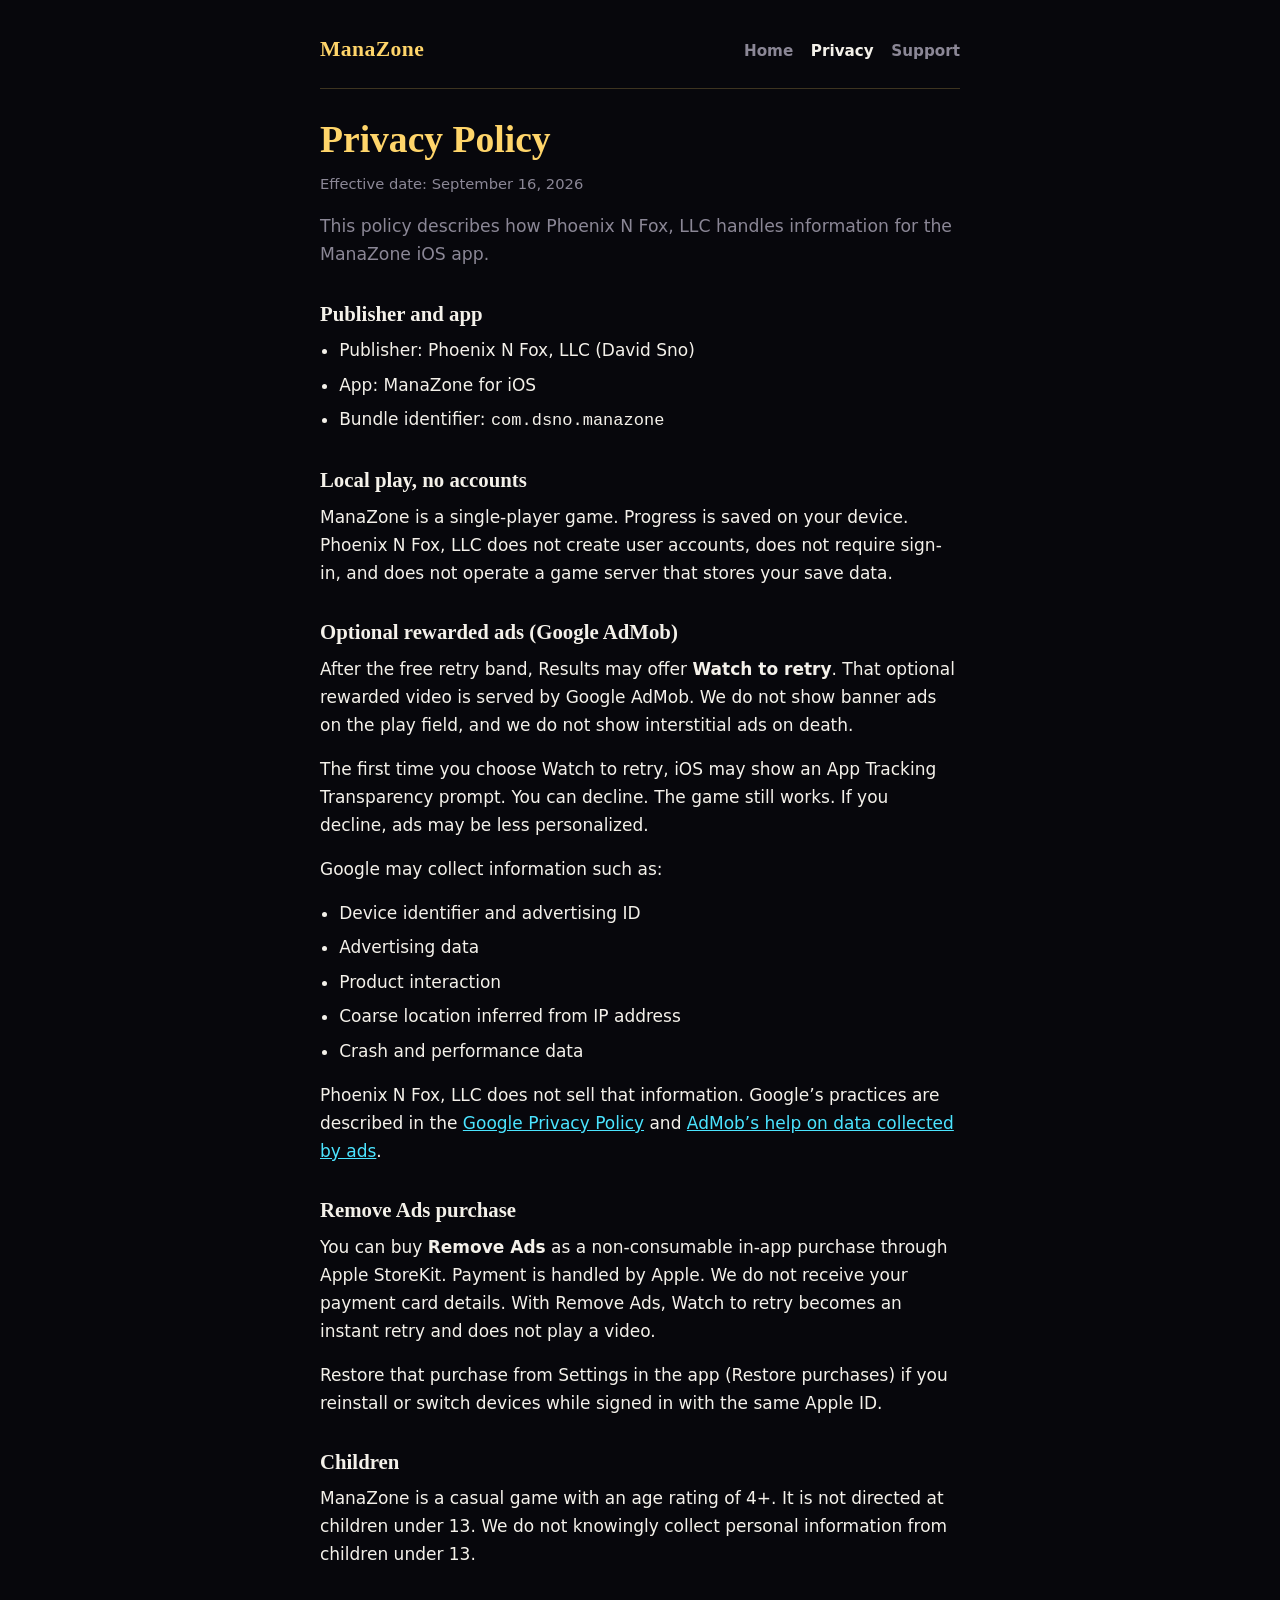
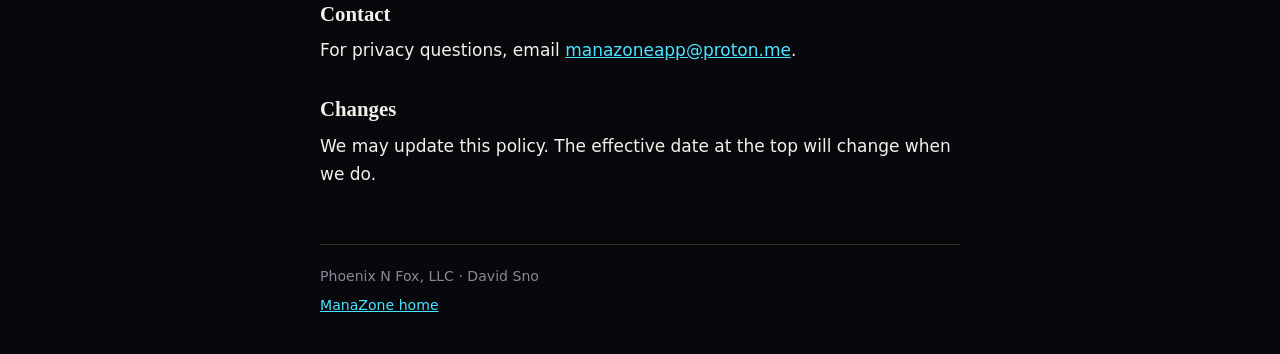
==== privacy/index.html @ ebac273f "Publish Privacy, Support, and marketing pages. Classic GitHub Pages from main/root. No Actions." ====
<!DOCTYPE html>
<html lang="en">
  <head>
    <meta charset="utf-8" />
    <meta name="viewport" content="width=device-width, initial-scale=1" />
    <meta name="theme-color" content="#07070C" />
    <meta
      name="description"
      content="Privacy Policy for ManaZone, an iOS game from Phoenix N Fox, LLC."
    />
    <title>Privacy Policy — ManaZone</title>
    <link rel="stylesheet" href="../styles.css" />
  </head>
  <body>
    <a class="skip" href="#content">Skip to content</a>
    <div class="wrap">
      <header>
        <a class="mark" href="../">ManaZone</a>
        <nav aria-label="Primary">
          <a href="../">Home</a>
          <a href="./" aria-current="page">Privacy</a>
          <a href="../support/">Support</a>
        </nav>
      </header>

      <main id="content">
        <h1>Privacy Policy</h1>
        <p class="meta">Effective date: September 16, 2026</p>
        <p class="lede">
          This policy describes how Phoenix N Fox, LLC handles information for
          the ManaZone iOS app.
        </p>

        <h2>Publisher and app</h2>
        <ul>
          <li>Publisher: Phoenix N Fox, LLC (David Sno)</li>
          <li>App: ManaZone for iOS</li>
          <li>Bundle identifier: <code>com.dsno.manazone</code></li>
        </ul>

        <h2>Local play, no accounts</h2>
        <p>
          ManaZone is a single-player game. Progress is saved on your device.
          Phoenix N Fox, LLC does not create user accounts, does not require
          sign-in, and does not operate a game server that stores your save
          data.
        </p>

        <h2>Optional rewarded ads (Google AdMob)</h2>
        <p>
          After the free retry band, Results may offer <strong>Watch to
          retry</strong>. That optional rewarded video is served by Google
          AdMob. We do not show banner ads on the play field, and we do not
          show interstitial ads on death.
        </p>
        <p>
          The first time you choose Watch to retry, iOS may show an App
          Tracking Transparency prompt. You can decline. The game still works.
          If you decline, ads may be less personalized.
        </p>
        <p>
          Google may collect information such as:
        </p>
        <ul>
          <li>Device identifier and advertising ID</li>
          <li>Advertising data</li>
          <li>Product interaction</li>
          <li>Coarse location inferred from IP address</li>
          <li>Crash and performance data</li>
        </ul>
        <p>
          Phoenix N Fox, LLC does not sell that information. Google’s practices
          are described in the
          <a href="https://policies.google.com/privacy">Google Privacy Policy</a>
          and
          <a href="https://support.google.com/admob/answer/6128543"
            >AdMob’s help on data collected by ads</a
          >.
        </p>

        <h2>Remove Ads purchase</h2>
        <p>
          You can buy <strong>Remove Ads</strong> as a non-consumable in-app
          purchase through Apple StoreKit. Payment is handled by Apple. We do
          not receive your payment card details. With Remove Ads, Watch to
          retry becomes an instant retry and does not play a video.
        </p>
        <p>
          Restore that purchase from Settings in the app (Restore purchases)
          if you reinstall or switch devices while signed in with the same
          Apple ID.
        </p>

        <h2>Children</h2>
        <p>
          ManaZone is a casual game with an age rating of 4+. It is not
          directed at children under 13. We do not knowingly collect personal
          information from children under 13.
        </p>

        <h2>Contact</h2>
        <p>
          For privacy questions, email
          <a href="mailto:manazoneapp@proton.me">manazoneapp@proton.me</a>.
        </p>

        <h2>Changes</h2>
        <p>
          We may update this policy. The effective date at the top will change
          when we do.
        </p>
      </main>

      <footer>
        <p>Phoenix N Fox, LLC · David Sno</p>
        <p><a href="../">ManaZone home</a></p>
      </footer>
    </div>
  </body>
</html>
---- styles.css ----
:root {
  --ink: #07070c;
  --ink-lift: #12121c;
  --paper: #f4f1ea;
  --dim: #8b8796;
  --gold: #ffd56a;
  --cyan: #4be4ff;
  --max: 40rem;
  --pad: clamp(1.25rem, 4vw, 2rem);
}

*,
*::before,
*::after {
  box-sizing: border-box;
}

html {
  color-scheme: dark;
}

body {
  margin: 0;
  min-height: 100vh;
  font-family: system-ui, -apple-system, "Segoe UI", sans-serif;
  font-size: 1.0625rem;
  line-height: 1.65;
  color: var(--paper);
  background: var(--ink);
}

.skip {
  position: absolute;
  left: 0.75rem;
  top: 0.75rem;
  padding: 0.4rem 0.75rem;
  background: var(--gold);
  color: var(--ink);
  font-weight: 700;
  text-decoration: none;
  border-radius: 0.35rem;
  transform: translateY(-200%);
}

.skip:focus {
  transform: none;
  z-index: 10;
}

.wrap {
  max-width: calc(var(--max) + var(--pad) * 2);
  margin: 0 auto;
  padding: var(--pad);
}

header {
  display: flex;
  flex-wrap: wrap;
  align-items: baseline;
  justify-content: space-between;
  gap: 0.75rem 1.5rem;
  padding-bottom: 1.25rem;
  border-bottom: 1px solid color-mix(in srgb, var(--gold) 22%, transparent);
}

.mark {
  font-family: "Iowan Old Style", Palatino, "Palatino Linotype", "Times New Roman", serif;
  font-size: 1.35rem;
  font-weight: 700;
  color: var(--gold);
  text-decoration: none;
  letter-spacing: 0.02em;
}

nav {
  display: flex;
  flex-wrap: wrap;
  gap: 0.35rem 1.1rem;
}

nav a {
  color: var(--dim);
  text-decoration: none;
  font-weight: 600;
  font-size: 0.95rem;
}

nav a:hover,
nav a:focus-visible {
  color: var(--gold);
}

nav a[aria-current="page"] {
  color: var(--paper);
}

main {
  padding: 1.75rem 0 2.5rem;
}

h1,
h2,
h3 {
  font-family: "Iowan Old Style", Palatino, "Palatino Linotype", "Times New Roman", serif;
  font-weight: 700;
  line-height: 1.25;
  color: var(--paper);
}

h1 {
  margin: 0 0 0.5rem;
  font-size: clamp(1.85rem, 5vw, 2.35rem);
  color: var(--gold);
}

h2 {
  margin: 2rem 0 0.6rem;
  font-size: 1.3rem;
}

h3 {
  margin: 1.25rem 0 0.4rem;
  font-size: 1.08rem;
}

p,
ul {
  margin: 0 0 1rem;
}

ul {
  padding-left: 1.2rem;
}

li {
  margin-bottom: 0.4rem;
}

.lede {
  color: var(--dim);
  font-size: 1.08rem;
  margin-bottom: 1.4rem;
}

.meta {
  color: var(--dim);
  font-size: 0.92rem;
}

a {
  color: var(--cyan);
}

a:hover {
  color: var(--gold);
}

a:focus-visible,
button:focus-visible {
  outline: 2px solid var(--gold);
  outline-offset: 3px;
}

.cards {
  display: grid;
  gap: 0.85rem;
  margin: 1.5rem 0 0;
}

.card {
  display: block;
  padding: 1.05rem 1.15rem;
  background: var(--ink-lift);
  border-radius: 1rem;
  text-decoration: none;
  color: inherit;
}

.card:hover,
.card:focus-visible {
  box-shadow: 0 0 0 1px color-mix(in srgb, var(--gold) 45%, transparent);
}

.card h2 {
  margin: 0 0 0.35rem;
  font-size: 1.15rem;
  color: var(--gold);
}

.card p {
  margin: 0;
  color: var(--dim);
  font-size: 0.98rem;
}

.note {
  padding: 0.9rem 1.05rem;
  background: var(--ink-lift);
  border-radius: 0.85rem;
  border-left: 3px solid var(--gold);
}

footer {
  padding-top: 1.25rem;
  border-top: 1px solid color-mix(in srgb, var(--gold) 18%, transparent);
  color: var(--dim);
  font-size: 0.88rem;
}

footer p {
  margin: 0 0 0.4rem;
}

@media (prefers-reduced-motion: reduce) {
  * {
    scroll-behavior: auto !important;
    transition: none !important;
  }
}
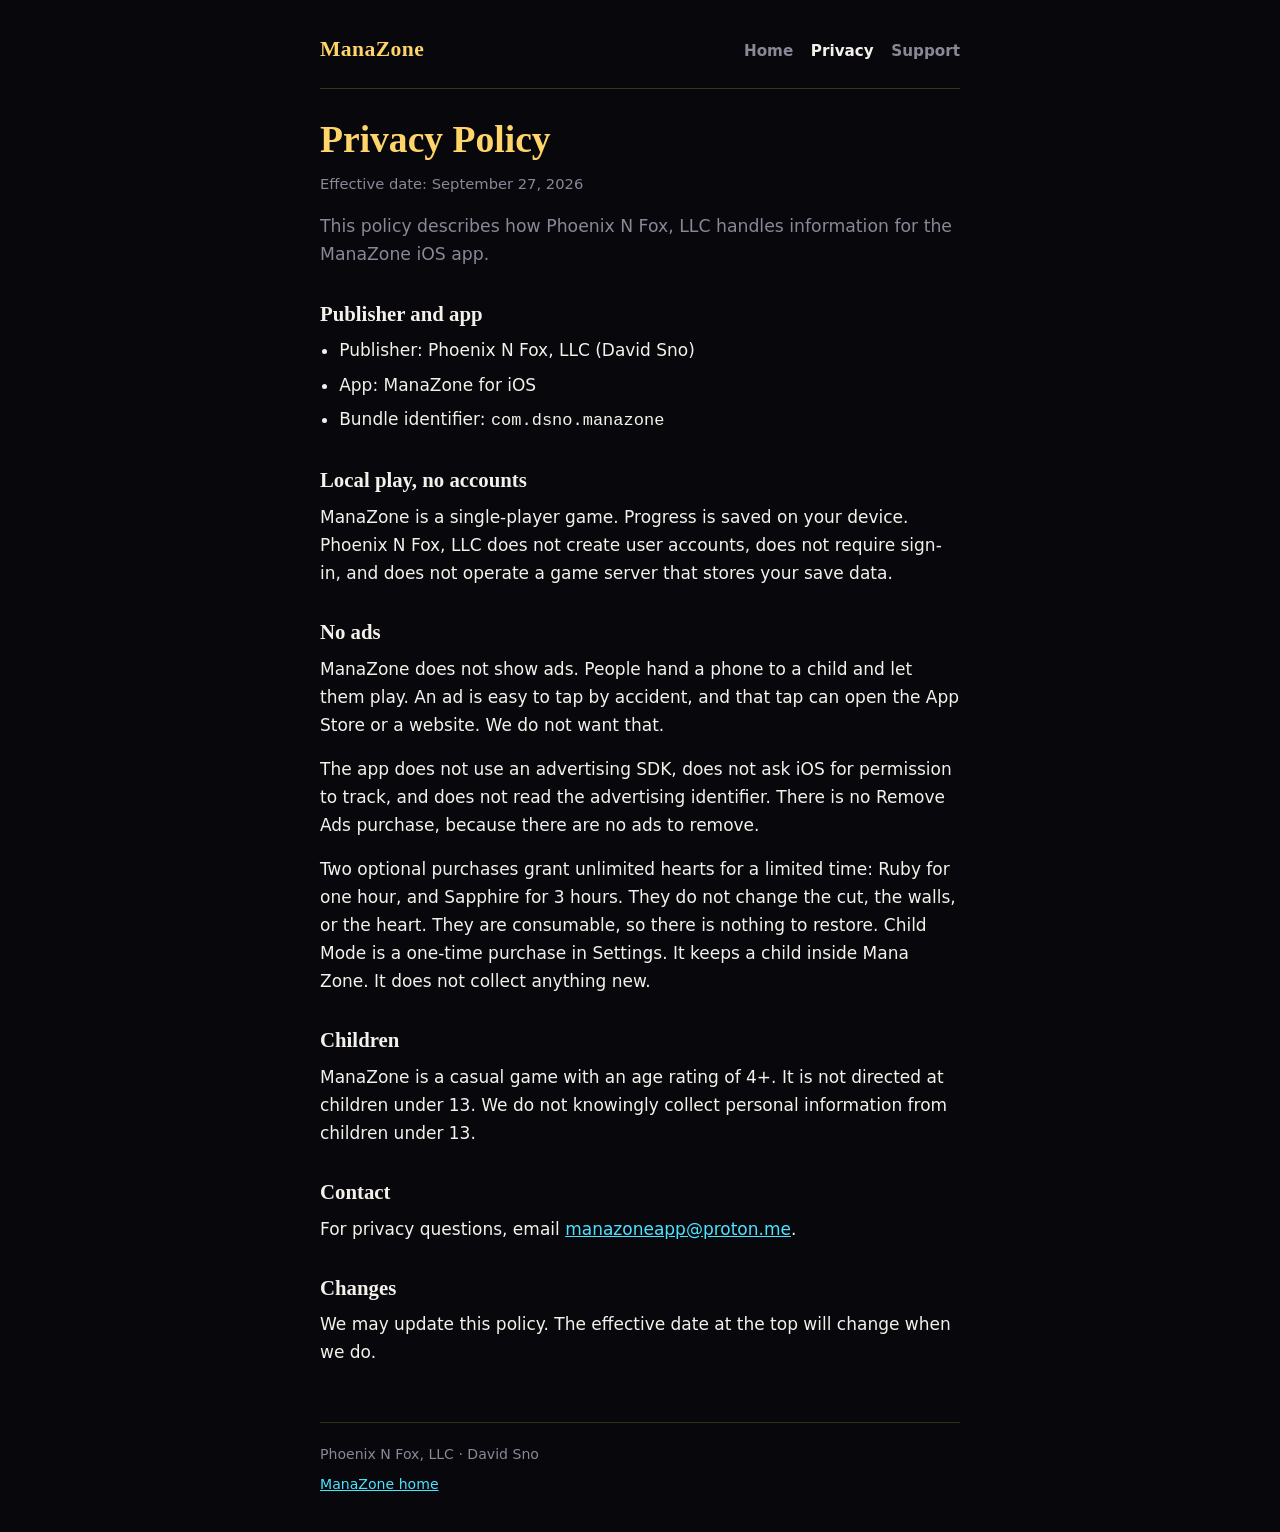
==== commit 693fb01b: "Publish the no-ads policy and name the mode Mana Zone." ====
--- a/privacy/index.html
+++ b/privacy/index.html
@@ -25,7 +25,7 @@
 
       <main id="content">
         <h1>Privacy Policy</h1>
-        <p class="meta">Effective date: September 16, 2026</p>
+        <p class="meta">Effective date: September 27, 2026</p>
         <p class="lede">
           This policy describes how Phoenix N Fox, LLC handles information for
           the ManaZone iOS app.
@@ -46,49 +46,23 @@
           data.
         </p>
 
-        <h2>Optional rewarded ads (Google AdMob)</h2>
+        <h2>No ads</h2>
         <p>
-          After the free retry band, Results may offer <strong>Watch to
-          retry</strong>. That optional rewarded video is served by Google
-          AdMob. We do not show banner ads on the play field, and we do not
-          show interstitial ads on death.
+          ManaZone does not show ads. People hand a phone to a child and let
+          them play. An ad is easy to tap by accident, and that tap can open
+          the App Store or a website. We do not want that.
         </p>
         <p>
-          The first time you choose Watch to retry, iOS may show an App
-          Tracking Transparency prompt. You can decline. The game still works.
-          If you decline, ads may be less personalized.
+          The app does not use an advertising SDK, does not ask iOS for
+          permission to track, and does not read the advertising identifier.
+          There is no Remove Ads purchase, because there are no ads to remove.
         </p>
         <p>
-          Google may collect information such as:
-        </p>
-        <ul>
-          <li>Device identifier and advertising ID</li>
-          <li>Advertising data</li>
-          <li>Product interaction</li>
-          <li>Coarse location inferred from IP address</li>
-          <li>Crash and performance data</li>
-        </ul>
-        <p>
-          Phoenix N Fox, LLC does not sell that information. Google’s practices
-          are described in the
-          <a href="https://policies.google.com/privacy">Google Privacy Policy</a>
-          and
-          <a href="https://support.google.com/admob/answer/6128543"
-            >AdMob’s help on data collected by ads</a
-          >.
-        </p>
-
-        <h2>Remove Ads purchase</h2>
-        <p>
-          You can buy <strong>Remove Ads</strong> as a non-consumable in-app
-          purchase through Apple StoreKit. Payment is handled by Apple. We do
-          not receive your payment card details. With Remove Ads, Watch to
-          retry becomes an instant retry and does not play a video.
-        </p>
-        <p>
-          Restore that purchase from Settings in the app (Restore purchases)
-          if you reinstall or switch devices while signed in with the same
-          Apple ID.
+          Two optional purchases grant unlimited hearts for a limited time:
+          Ruby for one hour, and Sapphire for 3 hours. They do not change the
+          cut, the walls, or the heart. They are consumable, so there is
+          nothing to restore. Child Mode is a one-time purchase in Settings.
+          It keeps a child inside Mana Zone. It does not collect anything new.
         </p>
 
         <h2>Children</h2>
